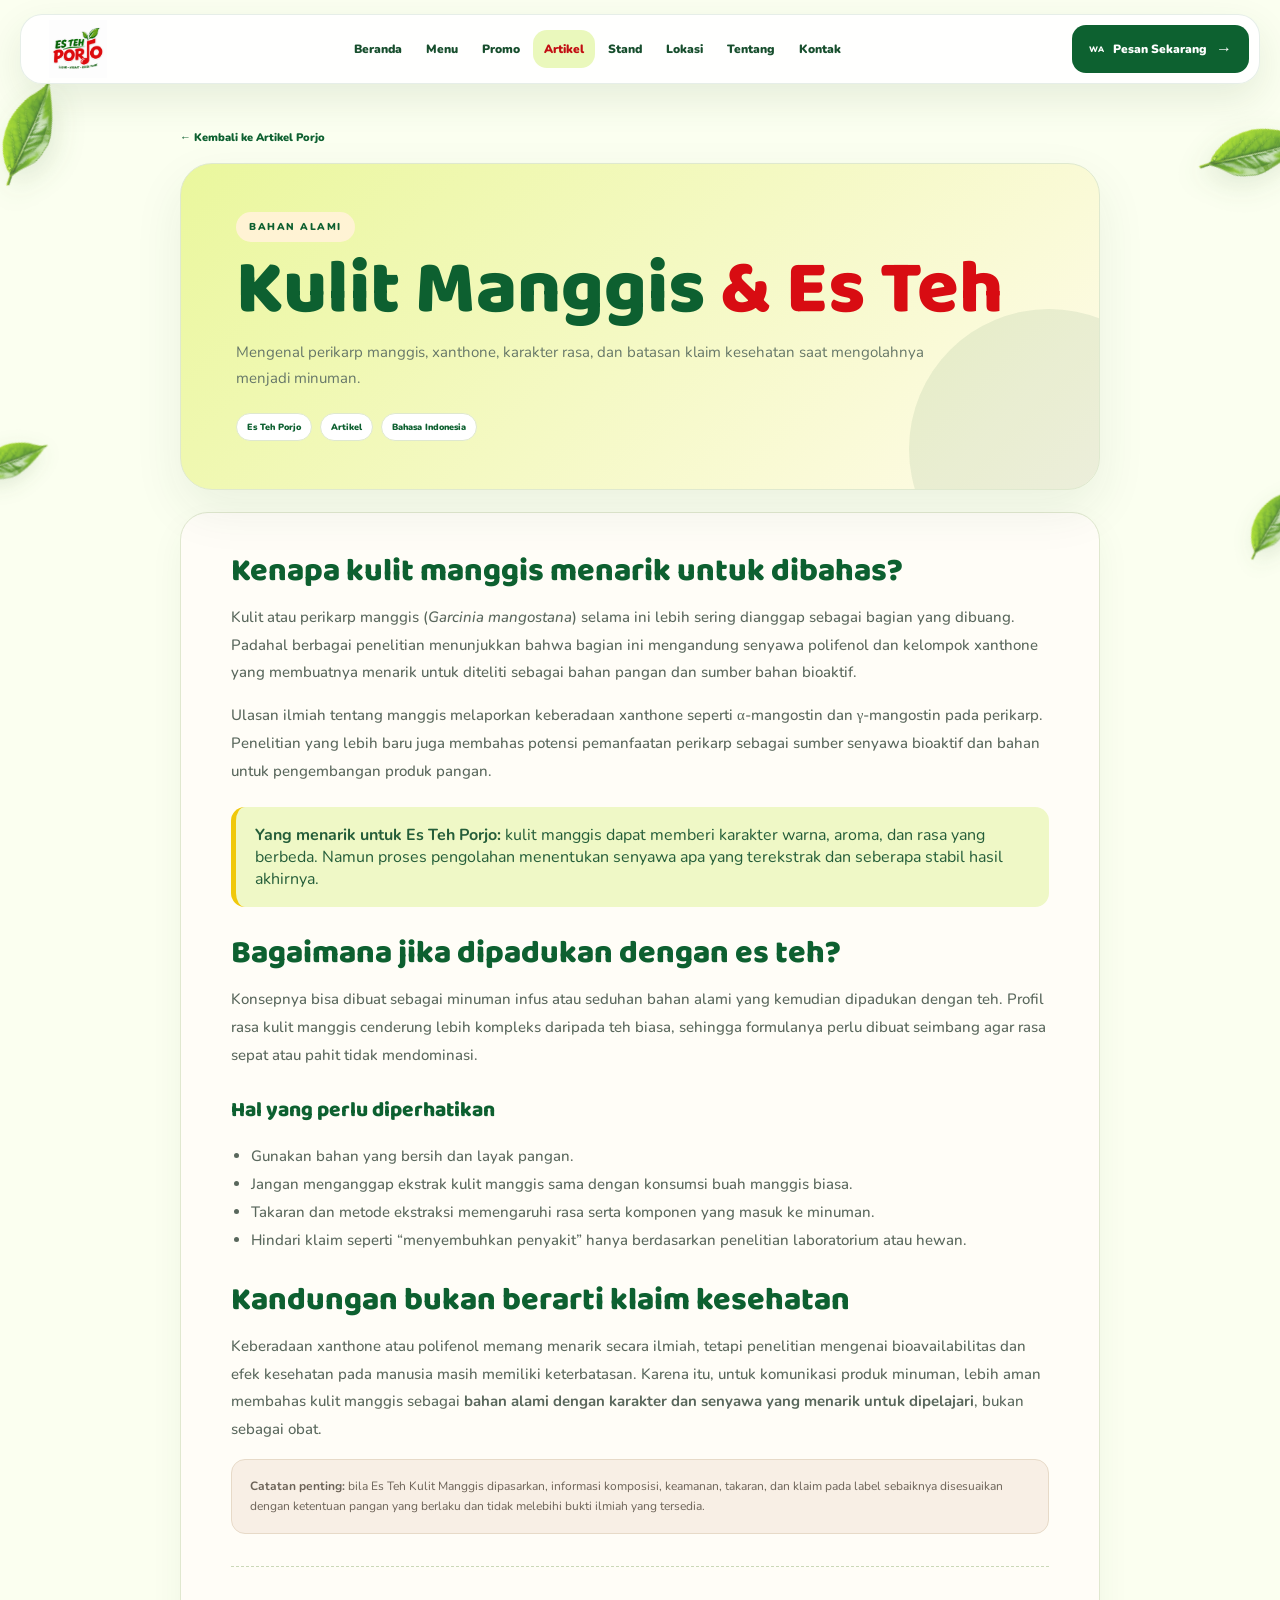
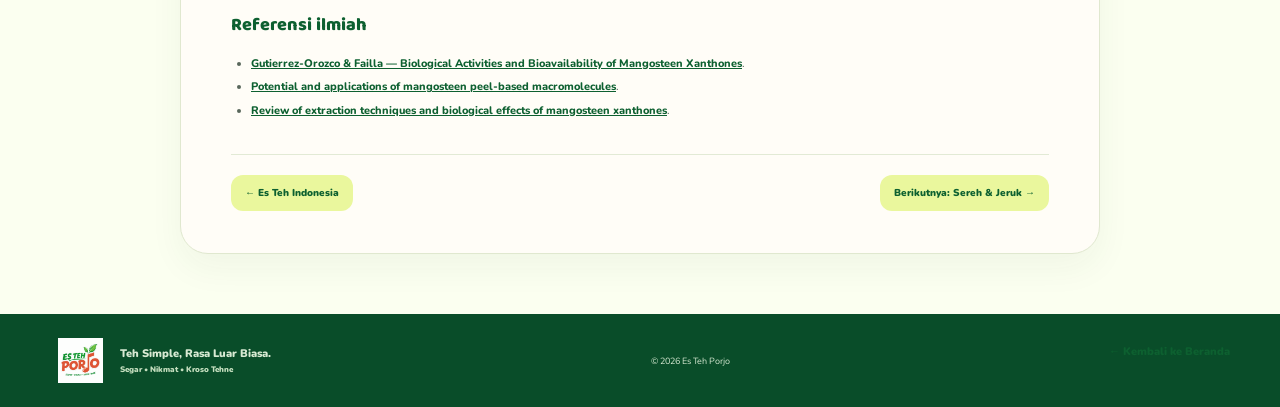
==== artikel-kulit-manggis.html @ e49018ef "Website estehporjo Website landing page esteh porjo" ====
<!doctype html>
<html lang="id">
<head>
<meta charset="UTF-8"><meta name="viewport" content="width=device-width,initial-scale=1">
<meta name="theme-color" content="#e8f79d">
<link rel="icon" href="assets/logo.png">
<link rel="preconnect" href="https://fonts.googleapis.com"><link rel="preconnect" href="https://fonts.gstatic.com" crossorigin>
<link href="https://fonts.googleapis.com/css2?family=Baloo+2:wght@500;600;700;800&family=Nunito:wght@500;600;700;800;900&family=Patrick+Hand&display=swap" rel="stylesheet">
<link rel="stylesheet" href="style.css">
<title>Kulit Manggis dan Es Teh — Es Teh Porjo</title></head><body class="article-site"><div class="wipe"></div><header class="header" id="header"><a class="brand" href="index.html#beranda"><img src="assets/logo.png" alt="Es Teh Porjo"></a><nav><a href="index.html#beranda">Beranda</a><a href="index.html#menu">Menu</a><a href="index.html#promo">Promo</a><a href="index.html#artikel" class="active">Artikel</a><a href="index.html#stand">Stand</a><a href="index.html#lokasi">Lokasi</a><a href="index.html#tentang">Tentang</a><a href="index.html#kontak">Kontak</a></nav><a class="order" href="index.html#kontak"><span class="svg-icon">WA</span> Pesan Sekarang <b>→</b></a></header><div class="tea-leaf-decor" aria-hidden="true"><img class="tea-leaf leaf-top-left" src="assets/tea-leaf.png" alt=""><img class="tea-leaf leaf-top-right" src="assets/tea-leaf.png" alt=""><img class="tea-leaf leaf-left" src="assets/tea-leaf.png" alt=""><img class="tea-leaf leaf-right" src="assets/tea-leaf.png" alt=""></div><main class="article-page"><div class="article-shell"><a class="back-article" href="index.html#artikel">← Kembali ke Artikel Porjo</a><section class="article-hero"><span class="eyebrow">BAHAN ALAMI</span><h1>Kulit Manggis <em>&amp; Es Teh</em></h1><p class="lead">Mengenal perikarp manggis, xanthone, karakter rasa, dan batasan klaim kesehatan saat mengolahnya menjadi minuman.</p><div class="article-meta"><span>Es Teh Porjo</span><span>Artikel</span><span>Bahasa Indonesia</span></div></section><article class="article-content"><h2>Kenapa kulit manggis menarik untuk dibahas?</h2><p>Kulit atau perikarp manggis (<i>Garcinia mangostana</i>) selama ini lebih sering dianggap sebagai bagian yang dibuang. Padahal berbagai penelitian menunjukkan bahwa bagian ini mengandung senyawa polifenol dan kelompok xanthone yang membuatnya menarik untuk diteliti sebagai bahan pangan dan sumber bahan bioaktif.</p><p>Ulasan ilmiah tentang manggis melaporkan keberadaan xanthone seperti α-mangostin dan γ-mangostin pada perikarp. Penelitian yang lebih baru juga membahas potensi pemanfaatan perikarp sebagai sumber senyawa bioaktif dan bahan untuk pengembangan produk pangan.</p><div class="article-callout"><b>Yang menarik untuk Es Teh Porjo:</b> kulit manggis dapat memberi karakter warna, aroma, dan rasa yang berbeda. Namun proses pengolahan menentukan senyawa apa yang terekstrak dan seberapa stabil hasil akhirnya.</div><h2>Bagaimana jika dipadukan dengan es teh?</h2><p>Konsepnya bisa dibuat sebagai minuman infus atau seduhan bahan alami yang kemudian dipadukan dengan teh. Profil rasa kulit manggis cenderung lebih kompleks daripada teh biasa, sehingga formulanya perlu dibuat seimbang agar rasa sepat atau pahit tidak mendominasi.</p><h3>Hal yang perlu diperhatikan</h3><ul><li>Gunakan bahan yang bersih dan layak pangan.</li><li>Jangan menganggap ekstrak kulit manggis sama dengan konsumsi buah manggis biasa.</li><li>Takaran dan metode ekstraksi memengaruhi rasa serta komponen yang masuk ke minuman.</li><li>Hindari klaim seperti “menyembuhkan penyakit” hanya berdasarkan penelitian laboratorium atau hewan.</li></ul><h2>Kandungan bukan berarti klaim kesehatan</h2><p>Keberadaan xanthone atau polifenol memang menarik secara ilmiah, tetapi penelitian mengenai bioavailabilitas dan efek kesehatan pada manusia masih memiliki keterbatasan. Karena itu, untuk komunikasi produk minuman, lebih aman membahas kulit manggis sebagai <b>bahan alami dengan karakter dan senyawa yang menarik untuk dipelajari</b>, bukan sebagai obat.</p><div class="article-note"><b>Catatan penting:</b> bila Es Teh Kulit Manggis dipasarkan, informasi komposisi, keamanan, takaran, dan klaim pada label sebaiknya disesuaikan dengan ketentuan pangan yang berlaku dan tidak melebihi bukti ilmiah yang tersedia.</div><div class="article-sources"><h3>Referensi ilmiah</h3><ul><li><a href="https://pubmed.ncbi.nlm.nih.gov/23945675/" target="_blank" rel="noopener">Gutierrez-Orozco &amp; Failla — Biological Activities and Bioavailability of Mangosteen Xanthones</a>.</li><li><a href="https://pubmed.ncbi.nlm.nih.gov/41061774/" target="_blank" rel="noopener">Potential and applications of mangosteen peel-based macromolecules</a>.</li><li><a href="https://pubmed.ncbi.nlm.nih.gov/36557908/" target="_blank" rel="noopener">Review of extraction techniques and biological effects of mangosteen xanthones</a>.</li></ul></div><div class="article-footer-nav"><a href="artikel-es-teh.html">← Es Teh Indonesia</a><a href="artikel-sereh-jeruk.html">Berikutnya: Sereh &amp; Jeruk →</a></div></article></div></main><footer><div class="footer-brand"><img src="assets/logo.png" alt=""><p>Teh Simple, Rasa Luar Biasa.<br><small>Segar • Nikmat • Kroso Tehne</small></p></div><small>© <span id="year"></span> Es Teh Porjo</small><a href="index.html" class="back-article">← Kembali ke Beranda</a></footer>
<script>document.getElementById('year').textContent=new Date().getFullYear();</script>
</body></html>
---- style.css ----
* {
  box-sizing: border-box;
}
html {
  scroll-behavior: smooth;
}
body {
  margin: 0;
  background: #fbfff0;
  color: #154b2a;
  font-family: Nunito, Arial, sans-serif;
  overflow-x: hidden;
}
.wipe {
  position: fixed;
  inset: 0;
  background: #eaf79d;
  z-index: 9999;
  transform: scaleX(0);
  transform-origin: right;
  pointer-events: none;
}
.wipe.play {
  animation: wipe 0.7s cubic-bezier(0.8, 0, 0.2, 1);
}
@keyframes wipe {
  0% {
    transform: scaleX(0);
    transform-origin: right;
  }
  45% {
    transform: scaleX(1);
    transform-origin: right;
  }
  55% {
    transform: scaleX(1);
    transform-origin: left;
  }
  100% {
    transform: scaleX(0);
    transform-origin: left;
  }
}
.cursor-glow {
  position: fixed;
  width: 220px;
  height: 220px;
  border-radius: 50%;
  background: radial-gradient(
    circle,
    rgba(224, 245, 105, 0.22),
    transparent 68%
  );
  pointer-events: none;
  transform: translate(-50%, -50%);
  z-index: 0;
}
.header {
  position: fixed;
  z-index: 100;
  top: 14px;
  left: 50%;
  transform: translateX(-50%);
  width: min(1240px, calc(100% - 28px));
  height: 70px;
  border-radius: 22px;
  background: rgba(255, 255, 255, 0.91);
  backdrop-filter: blur(18px);
  border: 1px solid rgba(15, 92, 44, 0.1);
  display: flex;
  align-items: center;
  padding: 6px 10px 6px 12px;
  box-shadow: 0 15px 38px rgba(35, 76, 32, 0.1);
  transition: 0.3s;
}
.header.scrolled {
  top: 7px;
  box-shadow: 0 18px 42px rgba(35, 76, 32, 0.16);
}
.brand {
  width: 90px;
  height: 58px;
  display: grid;
  place-items: center;
}
.brand img {
  width: 80px;
  height: 58px;
  object-fit: contain;
  mix-blend-mode: multiply;
}
.header nav {
  display: flex;
  align-items: center;
  justify-content: center;
  gap: 2px;
  flex: 1;
}
.header nav a {
  font-size: 12px;
  font-weight: 900;
  color: #174e2d;
  text-decoration: none;
  padding: 11px 11px;
  border-radius: 14px;
  transition: 0.2s;
}
.header nav a:hover,
.header nav a.active {
  background: #eaf8bc;
  color: #c20d12;
}
.order {
  display: flex;
  align-items: center;
  gap: 9px;
  text-decoration: none;
  background: #0d6130;
  color: #fff;
  padding: 13px 17px;
  border-radius: 14px;
  font-size: 12px;
  font-weight: 900;
}
.order b {
  font-size: 16px;
}
.svg-icon {
  font-size: 8px;
  font-weight: 900;
  letter-spacing: 0.5px;
}
.hamburger {
  display: none;
}
.section {
  width: min(1180px, calc(100% - 32px));
  margin: auto;
  padding: 110px 0;
  position: relative;
}
.section-narrow {
  width: min(1180px, calc(100% - 32px));
  margin: auto;
}
.hero {
  min-height: 770px;
  padding-top: 150px;
  display: grid;
  grid-template-columns: 0.82fr 1.18fr;
  gap: 48px;
  align-items: center;
}
.hero-bg {
  position: absolute;
  z-index: -2;
  left: -30vw;
  right: -30vw;
  top: 0;
  bottom: 0;
  background: radial-gradient(
    circle at 15% 35%,
    #f1fa6e 0,
    #e7f4a0 25%,
    #fbfff0 64%
  );
}
.eyebrow {
  display: inline-flex;
  background: #fff3d4;
  color: #0d5f2f;
  padding: 8px 13px;
  border-radius: 99px;
  font-size: 10px;
  font-weight: 900;
  letter-spacing: 1.5px;
}
.hero h1 {
  font: 800 clamp(56px, 6.5vw, 88px)/0.82 "Baloo 2";
  letter-spacing: -2px;
  color: #0b5e2e;
  margin: 20px 0 8px;
}
.hero h1 em,
.section-title em,
.about-copy em,
.location-copy em,
.contact h2 em {
  font-style: normal;
  color: #d80c12;
}
.yellow-brush {
  height: 11px;
  width: 320px;
  background: #efc80c;
  clip-path: polygon(0 38%, 100% 0, 97% 72%, 5% 100%);
  transform: rotate(-3deg);
  margin-bottom: 18px;
}
.hero-copy > p {
  max-width: 510px;
  color: #5d735f;
  line-height: 1.7;
  font-size: 15px;
}
.hero-actions {
  display: flex;
  gap: 12px;
  margin: 26px 0;
}
.btn {
  display: inline-flex;
  align-items: center;
  justify-content: center;
  gap: 13px;
  padding: 14px 20px;
  border-radius: 15px;
  text-decoration: none;
  font-weight: 900;
  transition: 0.25s;
}
.btn:hover {
  transform: translateY(-4px);
}
.btn.red {
  background: #d80c12;
  color: #fff;
  box-shadow: 0 10px 22px rgba(216, 12, 18, 0.2);
}
.btn.white {
  background: #fff;
  color: #18512f;
  border: 1px solid #abc69d;
}
.btn.green {
  background: #0d6130;
  color: #fff;
  box-shadow: 0 10px 22px rgba(13, 97, 48, 0.2);
}
.hero-points {
  display: grid;
  grid-template-columns: repeat(4, minmax(0, 1fr));
  gap: 12px;
  max-width: 660px;
}
.hero-points > div {
  display: grid;
  grid-template-columns: 38px 1fr;
  column-gap: 7px;
  align-items: center;
  min-width: 0;
}
.circle-icon {
  grid-row: span 2;
  width: 38px;
  height: 38px;
  border-radius: 50%;
  background: #0e6030;
  color: #eaf79d;
  display: grid;
  place-items: center;
  font-size: 14px;
  font-weight: 900;
  flex: none;
}
.tea-icon svg,
.sugar-icon svg {
  stroke-width: 1.7;
}
.svg-circle svg {
  width: 20px;
  height: 20px;
  fill: none;
  stroke: currentColor;
  stroke-width: 1.8;
  stroke-linecap: round;
  stroke-linejoin: round;
}
.hero-points span > b,
.hero-points span > small {
  display: block;
}
.hero-points b {
  font-size: 11px;
}
.hero-points small {
  font-size: 9px;
  color: #748477;
}
.hero-frame {
  position: relative;
  border-radius: 30px;
}
.hero-photo {
  width: 100%;
  height: 520px;
  object-fit: cover;
  display: block;
  border-radius: 30px;
  box-shadow: 0 32px 65px rgba(49, 73, 25, 0.2);
}
.hero-badge-now {
  position: absolute;
  z-index: 7;
  left: -42px;
  top: -34px;
  width: 185px;
  height: auto;
  object-fit: contain;
  filter: drop-shadow(0 15px 18px rgba(20, 66, 27, 0.18));
  transform: rotate(-2deg);
  transition: transform 0.35s ease;
}
.hero-badge-now:hover {
  transform: rotate(-2deg) translateY(-4px) scale(1.03);
}
.hero-badge-sugar {
  position: absolute;
  z-index: 7;
  right: -54px;
  top: 50%;
  width: 155px;
  height: auto;
  object-fit: contain;
  transform: translateY(-50%);
  filter: drop-shadow(0 16px 22px rgba(20, 66, 27, 0.2));
  transition: transform 0.35s ease;
}
.hero-badge-sugar:hover {
  transform: translateY(-50%) scale(1.03);
}
.tea-leaf-decor {
  position: fixed;
  inset: 0;
  z-index: 2;
  pointer-events: none;
  overflow: hidden;
}
.tea-leaf {
  position: absolute;
  width: clamp(54px, 7vw, 108px);
  height: auto;
  object-fit: contain;
  opacity: 0.78;
  filter: saturate(1.08) drop-shadow(0 10px 14px rgba(37, 84, 25, 0.16));
  will-change: transform;
}
.leaf-top-left {
  left: -18px;
  top: 86px;
  transform: rotate(-28deg);
  animation: leafTopLeft 8s ease-in-out infinite;
}
.leaf-top-right {
  right: -20px;
  top: 105px;
  transform: rotate(25deg);
  animation: leafTopRight 10s ease-in-out infinite;
}
.leaf-left {
  left: -35px;
  top: 46%;
  transform: rotate(18deg) scale(0.72);
  animation: leafSideLeft 9s ease-in-out infinite;
}
.leaf-right {
  right: -35px;
  top: 53%;
  transform: rotate(-22deg) scale(0.72);
  animation: leafSideRight 11s ease-in-out infinite;
}
.leaf-bottom-left {
  left: 2%;
  bottom: -42px;
  transform: rotate(38deg) scale(0.8);
  animation: leafBottomLeft 9.5s ease-in-out infinite;
}
.leaf-bottom-right {
  right: 1%;
  bottom: -45px;
  transform: rotate(-35deg) scale(0.82);
  animation: leafBottomRight 8.7s ease-in-out infinite;
}
@keyframes leafTopLeft {
  0%,
  100% {
    transform: translate(0, 0) rotate(-28deg);
  }
  50% {
    transform: translate(18px, 20px) rotate(-10deg);
  }
}
@keyframes leafTopRight {
  0%,
  100% {
    transform: translate(0, 0) rotate(25deg);
  }
  50% {
    transform: translate(-22px, 25px) rotate(42deg);
  }
}
@keyframes leafSideLeft {
  0%,
  100% {
    transform: translate(0, 0) rotate(18deg) scale(0.72);
  }
  50% {
    transform: translate(18px, -18px) rotate(2deg) scale(0.76);
  }
}
@keyframes leafSideRight {
  0%,
  100% {
    transform: translate(0, 0) rotate(-22deg) scale(0.72);
  }
  50% {
    transform: translate(-20px, 20px) rotate(-40deg) scale(0.76);
  }
}
@keyframes leafBottomLeft {
  0%,
  100% {
    transform: translate(0, 0) rotate(38deg) scale(0.8);
  }
  50% {
    transform: translate(28px, -18px) rotate(20deg) scale(0.84);
  }
}
@keyframes leafBottomRight {
  0%,
  100% {
    transform: translate(0, 0) rotate(-35deg) scale(0.82);
  }
  50% {
    transform: translate(-25px, -22px) rotate(-18deg) scale(0.86);
  }
}
.trust {
  margin-top: -52px;
  position: relative;
  z-index: 8;
  background: rgba(255, 255, 249, 0.94);
  border: 1px solid #dfe8ce;
  border-radius: 24px;
  display: grid;
  grid-template-columns: 1fr auto 1fr auto 1fr auto 1fr auto 1fr;
  padding: 16px 18px;
  box-shadow: 0 20px 45px rgba(45, 78, 33, 0.09);
  backdrop-filter: blur(10px);
}
.trust div {
  text-align: center;
}
.trust b,
.trust small {
  display: block;
}
.trust b {
  font-size: 10px;
}
.trust small {
  font-size: 8px;
  color: #778378;
  margin-top: 3px;
}
.trust i {
  border-left: 1px dashed #cbd8b8;
}
.section-title {
  max-width: 570px;
}
.section-title.center {
  margin: 0 auto 38px;
  text-align: center;
}
.section-title h2,
.about-copy h2,
.location-copy h2,
.contact h2 {
  font: 800 clamp(46px, 5vw, 65px)/0.88 "Baloo 2";
  color: #0c5e2e;
  margin: 15px 0;
}
.section-title p,
.about-copy p,
.location-copy p {
  color: #667768;
  line-height: 1.7;
}
.promo {
  display: grid;
  grid-template-columns: 0.62fr 1.38fr;
  gap: 38px;
  align-items: center;
}
.promo-grid {
  display: grid;
  grid-template-columns: 1fr 1fr;
  gap: 15px;
}
.voucher,
.talent {
  min-height: 320px;
  border-radius: 25px;
  overflow: hidden;
  position: relative;
}
.voucher {
  background: #f5ffb7;
  border: 1px solid #dbe99d;
  padding: 21px;
}
.limited {
  display: inline-block;
  background: #d80c12;
  color: #fff;
  border-radius: 99px;
  padding: 6px 9px;
  font-size: 8px;
  font-weight: 900;
}
.voucher > div {
  display: flex;
  flex-direction: column;
  margin-top: 18px;
  position: relative;
  z-index: 2;
}
.voucher small {
  font-weight: 900;
  color: #c20e12;
}
.voucher strong {
  font-size: 26px;
  color: #d80c12;
  line-height: 1;
}
.voucher em {
  font: 900 43px "Baloo 2";
  color: #d80c12;
  font-style: normal;
  line-height: 1;
}
.voucher label {
  font-size: 9px;
  color: #5b6d5e;
}
.voucher b {
  font-size: 9px;
  background: #fff;
  border: 1px dashed #d80c12;
  padding: 7px 8px;
  border-radius: 6px;
  width: max-content;
  margin-top: 10px;
}
.voucher-cup {
  position: absolute;
  right: -10px;
  top: 82px;
  font-size: 118px;
  filter: drop-shadow(0 10px 9px rgba(70, 50, 20, 0.18));
  animation: cup 4s ease-in-out infinite;
}
@keyframes cup {
  50% {
    transform: translateY(-9px) rotate(3deg);
  }
}
.voucher button {
  position: absolute;
  bottom: 14px;
  left: 14px;
  right: 14px;
  border: 0;
  border-radius: 11px;
  padding: 11px;
  background: #0d6130;
  color: #fff;
  font-weight: 900;
  cursor: pointer;
  z-index: 3;
}
.voucher-image {
  position: absolute;
  right: 100px;
  top: 58%;
  transform: translateY(-50%);

  width: 150px;
  height: 200px;

  object-fit: contain;
}
.talent {
  background: linear-gradient(145deg, #176b37, #0a5028);
  color: #fff;
  padding: 20px;
}
.script {
  font: 21px "Patrick Hand";
  color: #eaf79d;
}
.talent h3 {
  font: 900 32px/0.72 "Baloo 2";
  margin: 0;
}
.talent h3 i {
  font: normal 22px "Patrick Hand";
  color: #eaf79d;
}
.talent ul {
  list-style: none;
  padding: 0;
  font-size: 9px;
  line-height: 1.9;
  max-width: 230px;
}
.talent a {
  display: inline-block;
  background: #eaf79d;
  color: #0d5f2f;
  text-decoration: none;
  border-radius: 9px;
  padding: 10px 20px;
  font-size: 9px;
  font-weight: 900;
  margin-top: 40px;
}
.talent-face {
  position: absolute;
  right: -10px;
  bottom: -10px;
  font-size: 125px;
}
.talent-image {
  position: absolute;
  right: -20px;
  bottom: 2px;
  width: 250px;
  height: 250px;
  object-fit: contain;
  z-index: 1;
  pointer-events: none;
}
.talent {
  position: relative;
  overflow: hidden;
  min-height: 320px;
}

.talent-copy {
  position: relative;
  z-index: 3;

  width: 45%;
  min-height: 100%;

  padding: 30px 24px 28px;

  background: rgba(5, 91, 43, 0.88);
  border-radius: 22px 0 0 22px;

  display: flex;
  flex-direction: column;
  justify-content: center;
}
.size-switch {
  display: flex;
  width: max-content;
  margin: 0 auto 25px;
  background: #fff;
  border: 1px solid #d7e5c1;
  padding: 4px;
  border-radius: 99px;
}
.size {
  border: 0;
  background: none;
  border-radius: 99px;
  padding: 10px 20px;
  font-weight: 900;
  color: #245b3a;
  cursor: pointer;
}
.size.active {
  background: #0d6130;
  color: #fff;
}
.menu-grid {
  display: grid;
  grid-template-columns: repeat(5, 1fr);
  gap: 14px;
}
.menu-card {
  background: #fffdf5;
  border: 1px solid #e0e8cf;
  border-radius: 20px;
  padding: 10px;
  box-shadow: 0 10px 25px rgba(45, 79, 34, 0.06);
  transition: 0.3s;
}
.menu-card:hover {
  transform: translateY(-8px);
  box-shadow: 0 22px 40px rgba(45, 79, 34, 0.13);
}
.menu-art {
  height: 200px;
  border-radius: 16px;
  background: linear-gradient(145deg, #edf8b8, #fffdf0);
  display: grid;
  place-items: center;
  font-size: 105px;
  position: relative;
}
.menu-art:before {
  content: "";
  position: absolute;
  width: 140px;
  height: 140px;
  border-radius: 50%;
  background: #e1f19c;
}
.menu-art:first-letter {
  position: relative;
}
.menu-art > span {
  position: absolute;
  left: 12px;
  top: 10px;
  font-size: 24px;
  z-index: 2;
}
.menu-card h3 {
  font: 800 18px "Baloo 2";
  margin: 11px 5px 1px;
}
.menu-card p {
  font-size: 9px;
  color: #748176;
  margin: 0 5px 11px;
  min-height: 28px;
}
.menu-card > div:last-child {
  display: flex;
  justify-content: space-between;
  align-items: center;
  margin: 0 5px 5px;
}
.menu-card > div:last-child b {
  color: #d80c12;
  font-size: 17px;
}
.menu-card > div:last-child a {
  width: 31px;
  height: 31px;
  border-radius: 50%;
  display: grid;
  place-items: center;
  background: #0d6130;
  color: #fff;
  text-decoration: none;
  font-weight: 900;
}
.specs {
  margin-top: 45px;
  border-radius: 28px;
  background: #f7efe4;
  overflow: hidden;
  position: relative;
  box-shadow: 0 18px 45px rgba(45, 79, 34, 0.08);
}
.spec-copy {
  padding: 36px;
}
.spec-copy h3 {
  font: 900 42px "Baloo 2";
  margin: 10px 0;
  color: #0d6030;
}
.spec-copy p {
  color: #6b776d;
  font-size: 12px;
  line-height: 1.6;
}
.spec-table {
  display: grid;
  grid-template-columns: 1fr 1fr;
  gap: 10px;
}
.spec-table > div {
  background: #fff;
  border: 1px solid #e2d6c6;
  border-radius: 14px;
  padding: 12px;
}
.spec-table b,
.spec-table span,
.spec-table small {
  display: block;
}
.spec-table b {
  font: 900 24px "Baloo 2";
  color: #0d6030;
}
.spec-table span {
  font-size: 11px;
  font-weight: 900;
  color: #d80c12;
}
.spec-table small {
  font-size: 8px;
  color: #6d786e;
  line-height: 1.5;
  margin-top: 4px;
}
.pills {
  display: flex;
  flex-wrap: wrap;
  gap: 6px;
  margin-top: 10px;
}
.pills span {
  background: #fff;
  padding: 6px 8px;
  border-radius: 99px;
  font-size: 8px;
  font-weight: 900;
}
.specs > img {
  display: block;
  width: 100%;
  height: auto;
  max-height: 780px;
  object-fit: contain;
  object-position: center;
}
.measurement-note {
  font-size: 10px;
  color: #7a8379;
  margin: 10px 4px;
}
.measurement-note code {
  background: #edf4db;
  padding: 2px 4px;
  border-radius: 4px;
}
.stand-section {
  padding-top: 90px;
}
.stand-grid {
  display: grid;
  grid-template-columns: repeat(3, 1fr);
  gap: 17px;
}
.stand-card {
  background: #fff;
  border: 1px solid #dfe9cf;
  border-radius: 25px;
  overflow: hidden;
  box-shadow: 0 14px 32px rgba(44, 79, 34, 0.07);
  transition: 0.3s;
}
.stand-card:hover {
  transform: translateY(-8px);
  box-shadow: 0 25px 45px rgba(44, 79, 34, 0.13);
}
.stand-photo {
  height: 260px;
  position: relative;
  overflow: hidden;
  background: #eaf2d4;
}
.stand-photo img {
  width: 100%;
  height: 100%;
  object-fit: cover;
  display: block;
}
.photo-label {
  position: absolute;
  left: 12px;
  top: 12px;
  background: #0d6130;
  color: #fff;
  border-radius: 99px;
  padding: 6px 9px;
  font-size: 8px;
  font-weight: 900;
}
.placeholder-photo {
  display: grid;
  place-items: center;
  background: linear-gradient(135deg, #e8f5a0, #f9ffe9);
}
.placeholder-photo > div {
  text-align: center;
  color: #0d6130;
  padding: 20px;
}
.placeholder-icon {
  display: grid;
  place-items: center;
  margin: 0 auto 10px;
  width: 55px;
  height: 55px;
  border-radius: 50%;
  border: 2px dashed #0d6130;
  font-size: 25px;
}
.placeholder-photo b,
.placeholder-photo small {
  display: block;
}
.placeholder-photo b {
  font-family: "Baloo 2";
  font-size: 22px;
}
.placeholder-photo small {
  font-size: 9px;
  color: #6c796d;
}
.stand-info {
  padding: 20px;
}
.stand-tag {
  font-size: 8px;
  font-weight: 900;
  letter-spacing: 1.4px;
  color: #d80c12;
}
.stand-info h3 {
  font: 900 31px "Baloo 2";
  margin: 2px 0 5px;
  color: #0d6030;
}
.address {
  min-height: 52px;
  color: #6c786e;
  font-size: 10px;
  line-height: 1.55;
}
.map-link {
  display: flex;
  align-items: center;
  gap: 7px;
  color: #0d6030;
  text-decoration: none;
  font-size: 10px;
  font-weight: 900;
}
.map-link svg,
.location-note svg {
  width: 18px;
  height: 18px;
  fill: none;
  stroke: currentColor;
  stroke-width: 1.8;
}
.location {
  display: grid;
  grid-template-columns: 0.75fr 1.25fr;
  gap: 45px;
  align-items: center;
}
.location-note {
  display: flex;
  gap: 10px;
  align-items: center;
  margin: 20px 0;
}
.location-note div {
  display: flex;
  flex-direction: column;
}
.location-note b {
  font-size: 11px;
}
.location-note small {
  font-size: 9px;
  color: #748174;
  margin-top: 3px;
}
.map-card {
  height: 410px;
  border-radius: 30px;
  background: #e4efc9;
  overflow: hidden;
  position: relative;
  display: grid;
  place-items: center;
  color: #0d6030;
}
.map-lines {
  position: absolute;
  inset: -20%;
  background-image:
    linear-gradient(#c6d8b1 1px, transparent 1px),
    linear-gradient(90deg, #c6d8b1 1px, transparent 1px);
  background-size: 45px 45px;
  transform: rotate(-8deg);
}
.road {
  position: absolute;
  width: 120%;
  height: 46px;
  border: 8px solid #c6d6b1;
  background: #fff;
  border-radius: 99px;
}
.road.a {
  top: 30%;
  transform: rotate(25deg);
}
.road.b {
  top: 68%;
  transform: rotate(-20deg);
}
.pin {
  font-size: 75px;
  color: #d80c12;
  z-index: 3;
  animation: pin 1.8s ease-in-out infinite;
}
@keyframes pin {
  50% {
    transform: translateY(-10px);
  }
}
.map-card b {
  position: absolute;
  bottom: 24px;
  z-index: 4;
  font-size: 10px;
  letter-spacing: 2px;
}
.about {
  display: grid;
  grid-template-columns: 1fr 0.9fr;
  gap: 70px;
  align-items: center;
}
.about-photo {
  position: relative;
}
.about-photo > img {
  width: 100%;
  height: 470px;
  object-fit: cover;
  border-radius: 30px;
  box-shadow: 0 25px 55px rgba(40, 66, 28, 0.17);
}
.about-photo .about-badge-sugar {
  position: absolute;
  right: -52px;
  top: 48%;
  width: 145px;
  height: auto;
  object-fit: contain;
  border-radius: 0;
  box-shadow: none;
  transform: translateY(-50%);
  filter: drop-shadow(0 16px 22px rgba(20, 66, 27, 0.18));
  z-index: 5;
  transition: transform 0.35s ease;
}

.about-photo .about-badge-sugar:hover {
  transform: translateY(-50%) scale(1.03);
}

.about-photo .about-badge-sugar:hover {
  transform: translateY(-50%) scale(1.03);
}
.about-badge-sugar:hover {
  transform: translateY(-50%) scale(1.03);
}
.about-copy blockquote {
  border-left: 5px solid #f0c80b;
  padding: 8px 0 8px 15px;
  margin: 24px 0;
  font: 26px "Patrick Hand";
  color: #0d6030;
}
.contact-box {
  background: #0d6030;
  border-radius: 33px;
  padding: 50px 55px;
  color: #fff;
  display: grid;
  grid-template-columns: 1fr 0.8fr;
  gap: 55px;
  align-items: center;
  overflow: hidden;
  position: relative;
}
.contact-box:after {
  content: "🍃";
  position: absolute;
  right: -15px;
  bottom: -45px;
  font-size: 180px;
  opacity: 0.07;
}
.contact h2 {
  color: #fff;
}
.contact-links {
  display: grid;
  gap: 9px;
  position: relative;
  z-index: 3;
}
.contact-links a {
  display: grid;
  grid-template-columns: 40px 1fr 20px;
  align-items: center;
  gap: 10px;
  background: #fff;
  color: #155b30;
  text-decoration: none;
  padding: 11px 13px;
  border-radius: 13px;
  transition: 0.25s;
}
.contact-links a:hover {
  transform: translateX(7px);
}
.app-icon {
  width: 37px;
  height: 37px;
  border-radius: 11px;
  background: #eaf8bc;
  display: grid;
  place-items: center;
  color: #0d6130;
}
.app-icon svg {
  width: 21px;
  height: 21px;
  fill: none;
  stroke: currentColor;
  stroke-width: 1.7;
  stroke-linecap: round;
  stroke-linejoin: round;
}
.hero-points > div {
  display: flex;
  align-items: center;
  gap: 10px;
}
.price-rp {
  display: flex;
  align-items: center;
  justify-content: center;
  font-size: 12px;
  font-weight: 900;
  font-family: Arial, sans-serif;
  color: #fff;
  transform: translateY(12px);
}
.price-feature {
  display: flex;
  flex-direction: row;
  align-items: center;
  gap: 8px;
}

.price-feature > span:last-child {
  display: flex;
  flex-direction: column;
  justify-content: center;
  text-align: left;
}

.price-rp {
  flex-shrink: 0;
  font-size: 12px;
  transform: translateY(3px);
}
.contact-links small,
.contact-links b {
  display: block;
}
.contact-links small {
  font-size: 8px;
  color: #738077;
}
.contact-links b {
  font-size: 11px;
}
.contact-links i {
  font-style: normal;
  font-weight: 900;
}
footer {
  background: #094d29;
  color: #d8ead3;
  padding: 24px max(16px, calc((100% - 1180px) / 2));
  display: flex;
  align-items: center;
  justify-content: space-between;
  position: relative;
}
.footer-brand {
  display: flex;
  align-items: center;
  gap: 10px;
}
.footer-brand img {
  width: 60px;
  height: 45px;
  object-fit: contain;
  mix-blend-mode: screen;
}
.footer-brand p {
  margin: 0;
  font-size: 11px;
  font-weight: 900;
}
.footer-brand small {
  font-size: 8px;
  color: #c5dfbf;
}
footer > small {
  font-size: 9px;
}
#top {
  position: absolute;
  right: max(16px, calc((100% - 1180px) / 2));
  top: -24px;
  width: 48px;
  height: 48px;
  border: 0;
  border-radius: 50%;
  background: #0d6130;
  color: #eaf79d;
  font-size: 22px;
  font-weight: 900;
  box-shadow: 0 12px 22px rgba(0, 0, 0, 0.17);
  cursor: pointer;
}
.toast {
  position: fixed;
  right: 18px;
  bottom: 18px;
  background: #0d6130;
  color: #fff;
  padding: 12px 16px;
  border-radius: 12px;
  font-size: 11px;
  font-weight: 900;
  transform: translateY(120px);
  opacity: 0;
  transition: 0.3s;
  z-index: 300;
}
.toast.show {
  transform: none;
  opacity: 1;
}
.reveal-left,
.reveal-right,
.reveal-up {
  opacity: 0;
  transition:
    opacity 0.8s cubic-bezier(0.2, 0.8, 0.2, 1),
    transform 0.8s cubic-bezier(0.2, 0.8, 0.2, 1);
}
.reveal-left {
  transform: translateX(-55px);
}
.reveal-right {
  transform: translateX(55px);
}
.reveal-up {
  transform: translateY(42px);
}
.visible {
  opacity: 1;
  transform: none;
}
.d1 {
  transition-delay: 0.1s;
}
.d2 {
  transition-delay: 0.2s;
}
@media (max-width: 1060px) {
  .header nav a {
    padding: 9px 7px;
    font-size: 10px;
  }
  .menu-grid {
    grid-template-columns: repeat(3, 1fr);
  }
  .trust {
    grid-template-columns: repeat(5, 1fr);
  }
  .trust i {
    display: none;
  }
  .trust div {
    padding: 4px;
  }
  .stand-grid {
    grid-template-columns: repeat(2, 1fr);
  }
}
@media (max-width: 820px) {
  .hamburger {
    display: flex;
    flex-direction: column;
    gap: 4px;
    border: 0;
    background: none;
    margin-left: auto;
    margin-right: 8px;
  }
  .hamburger span {
    width: 23px;
    height: 2px;
    background: #0d6030;
  }
  .header nav {
    display: none;
    position: absolute;
    top: 69px;
    left: 0;
    right: 0;
    flex-direction: column;
    background: #fff;
    border: 1px solid #dfe8cf;
    border-radius: 18px;
    padding: 7px;
    box-shadow: 0 18px 35px rgba(0, 0, 0, 0.1);
  }
  .header nav.open {
    display: flex;
  }
  .header nav a {
    width: 100%;
    padding: 11px;
  }
  .order {
    font-size: 9px;
    padding: 11px;
  }
  .hero {
    grid-template-columns: 1fr;
    padding-top: 125px;
  }
  .hero-copy {
    text-align: center;
  }
  .yellow-brush {
    margin-left: auto;
    margin-right: auto;
  }
  .hero-copy > p {
    margin-left: auto;
    margin-right: auto;
  }
  .hero-actions,
  .hero-points {
    justify-content: center;
    max-width: 620px;
    margin-left: auto;
    margin-right: auto;
  }
  .hero-visual {
    margin-top: 25px;
  }
  .hero-photo {
    height: 430px;
  }
  .promo,
  .location,
  .about {
    grid-template-columns: 1fr;
  }
  .promo-grid {
    grid-template-columns: 1fr 1fr;
  }
  .specs > img {
    width: 100%;
    height: auto;
  }
  .contact-box {
    grid-template-columns: 1fr;
  }
  .stand-grid {
    grid-template-columns: 1fr 1fr;
  }
}
@media (max-width: 560px) {
  .header {
    width: calc(100% - 16px);
  }
  .brand {
    width: 68px;
  }
  .brand img {
    width: 62px;
  }
  .order {
    display: none;
  }
  .section {
    width: calc(100% - 22px);
    padding: 80px 0;
  }
  .hero h1 {
    font-size: 54px;
  }
  .hero-photo {
    height: 310px;
  }
  .hero-badge-now {
    left: -12px;
    top: -20px;
    width: 128px;
  }
  .hero-badge-sugar {
    right: -16px;
    width: 105px;
  }
  .about-badge-sugar {
    right: -8px;
    width: 100px;
  }
  .hero-points {
    gap: 9px;
    grid-template-columns: repeat(2, minmax(0, 1fr));
  }
  .hero-points > div {
    grid-template-columns: 32px 1fr;
  }
  .circle-icon {
    width: 32px;
    height: 32px;
  }
  .trust {
    grid-template-columns: 1fr 1fr;
    gap: 8px;
  }
  .trust div {
    padding: 7px;
  }
  .promo-grid,
  .menu-grid,
  .stand-grid {
    grid-template-columns: 1fr;
  }
  .menu-art {
    height: 220px;
  }
  .spec-copy {
    padding: 28px 22px;
  }
  .spec-table {
    grid-template-columns: 1fr;
  }
  .about-photo img {
    height: 350px;
  }
  .contact-box {
    padding: 35px 24px;
  }
  .footer-brand {
    max-width: 70%;
  }
  .footer > small {
    display: none;
  }
  .tea-leaf {
    opacity: 0.58;
  }
}
/* ===== ARTIKEL PORJO V8 ===== */
.article-section {
  padding-top: 85px;
}
.article-grid {
  display: grid;
  grid-template-columns: repeat(3, 1fr);
  gap: 18px;
}
.article-card {
  background: #fffdf7;
  border: 1px solid #dfe9cf;
  border-radius: 25px;
  overflow: hidden;
  box-shadow: 0 14px 35px rgba(44, 79, 34, 0.07);
  transition: 0.3s ease;
}
.article-card:hover {
  transform: translateY(-8px);
  box-shadow: 0 25px 48px rgba(44, 79, 34, 0.14);
}
.article-cover {
  display: block;
  height: 225px;
  position: relative;
  overflow: hidden;
  text-decoration: none;
  background: #eaf3cf;
}
.article-cover img {
  width: 100%;
  height: 100%;
  display: block;
  object-fit: cover;
  transition: transform 0.5s ease;
}
.article-card:hover .article-cover img {
  transform: scale(1.05);
}
.article-cover span {
  position: absolute;
  left: 14px;
  top: 14px;
  width: 35px;
  height: 35px;
  border-radius: 50%;
  display: grid;
  place-items: center;
  background: #0d6130;
  color: #eaf79d;
  font: 900 14px "Baloo 2";
  box-shadow: 0 7px 15px rgba(0, 0, 0, 0.12);
}
.tea-cover {
  background: linear-gradient(145deg, #dff29d, #fff9dc);
}
.tea-cover img {
  object-fit: contain;
  padding: 22px;
  filter: drop-shadow(0 18px 20px rgba(32, 84, 32, 0.2));
  transform: rotate(-10deg);
}
.manggis-cover {
  background: radial-gradient(
    circle at 65% 35%,
    #fff7dd 0 25%,
    #e7f39e 26% 58%,
    #cce77e 59% 100%
  );
}
.manggis-cover img {
  object-fit: contain;
  padding: 12px;
  mix-blend-mode: multiply;
  filter: saturate(0.9);
}
.citrus-cover {
  background: #d9ef9d;
}
.citrus-cover img {
  object-position: center 55%;
  filter: saturate(0.9);
}
.article-body {
  padding: 20px 20px 22px;
}
.article-body > small {
  font-size: 8px;
  letter-spacing: 1.4px;
  font-weight: 900;
  color: #d80c12;
}
.article-body h3 {
  font: 900 24px/1.02 "Baloo 2";
  color: #0d6030;
  margin: 7px 0 8px;
}
.article-body p {
  font-size: 10px;
  line-height: 1.65;
  color: #6b776d;
  margin: 0 0 17px;
  min-height: 49px;
}
.read-more {
  display: flex;
  align-items: center;
  justify-content: space-between;
  color: #0d6030;
  text-decoration: none;
  font-size: 10px;
  font-weight: 900;
}
.read-more b {
  width: 31px;
  height: 31px;
  border-radius: 50%;
  background: #0d6130;
  color: #fff;
  display: grid;
  place-items: center;
  font-size: 14px;
  transition: 0.25s;
}
.article-card:hover .read-more b {
  transform: translateX(4px);
}

/* ===== ARTICLE DETAIL ===== */
.article-page {
  padding-top: 125px;
  min-height: 100vh;
}
.article-shell {
  width: min(920px, calc(100% - 32px));
  margin: auto;
}
.article-hero {
  background: linear-gradient(135deg, #eaf79d, #fffbea);
  border: 1px solid #dfe9cf;
  border-radius: 32px;
  padding: 48px 55px;
  position: relative;
  overflow: hidden;
  box-shadow: 0 20px 50px rgba(44, 79, 34, 0.08);
}
.article-hero:after {
  content: "";
  position: absolute;
  right: -90px;
  bottom: -100px;
  width: 280px;
  height: 280px;
  border-radius: 50%;
  background: #0d6130;
  opacity: 0.08;
}
.article-hero .eyebrow {
  position: relative;
  z-index: 2;
}
.article-hero h1 {
  position: relative;
  z-index: 2;
  font: 900 clamp(45px, 7vw, 76px)/0.88 "Baloo 2";
  color: #0d6030;
  margin: 15px 0;
}
.article-hero h1 em {
  color: #d80c12;
  font-style: normal;
}
.article-hero .lead {
  position: relative;
  z-index: 2;
  max-width: 690px;
  color: #667768;
  font-size: 15px;
  line-height: 1.75;
  margin: 0;
}
.article-meta {
  position: relative;
  z-index: 2;
  display: flex;
  gap: 8px;
  flex-wrap: wrap;
  margin-top: 22px;
}
.article-meta span {
  background: #fff;
  border: 1px solid #dfe8cf;
  border-radius: 99px;
  padding: 7px 10px;
  font-size: 9px;
  font-weight: 900;
  color: #0d6030;
}
.article-content {
  background: #fffdf7;
  border: 1px solid #e0e8cf;
  border-radius: 28px;
  padding: 42px 50px;
  margin: 22px 0 60px;
  box-shadow: 0 14px 35px rgba(44, 79, 34, 0.05);
}
.article-content h2 {
  font: 900 32px/1.05 "Baloo 2";
  color: #0d6030;
  margin: 30px 0 10px;
}
.article-content h2:first-child {
  margin-top: 0;
}
.article-content h3 {
  font: 900 21px "Baloo 2";
  color: #0d6030;
  margin: 24px 0 8px;
}
.article-content p,
.article-content li {
  font: 500 15px/1.85 "Nunito";
  color: #59675c;
}
.article-content ul {
  padding-left: 20px;
}
.article-content .article-callout {
  background: #eff8c6;
  border-left: 5px solid #f0c80b;
  border-radius: 14px;
  padding: 17px 19px;
  margin: 22px 0;
  color: #245d39;
}
.article-content .article-note {
  background: #f8efe5;
  border: 1px solid #e7dac8;
  border-radius: 14px;
  padding: 16px 18px;
  font-size: 12px;
  line-height: 1.7;
  color: #6b6257;
}
.article-content a {
  color: #0d6030;
  font-weight: 800;
}
.article-sources {
  border-top: 1px dashed #cbd8b8;
  margin-top: 32px;
  padding-top: 20px;
}
.article-sources h3 {
  font-size: 18px;
}
.article-sources li {
  font-size: 11px;
  line-height: 1.6;
  margin-bottom: 6px;
}
.back-article {
  display: inline-flex;
  align-items: center;
  gap: 8px;
  color: #0d6030;
  text-decoration: none;
  font-size: 11px;
  font-weight: 900;
  margin-bottom: 18px;
}
.back-article:hover {
  transform: translateX(-3px);
}
.article-footer-nav {
  display: flex;
  justify-content: space-between;
  gap: 12px;
  margin-top: 35px;
  padding-top: 20px;
  border-top: 1px solid #e2ead5;
}
.article-footer-nav a {
  display: inline-flex;
  align-items: center;
  gap: 7px;
  background: #eaf79d;
  border-radius: 12px;
  padding: 11px 14px;
  text-decoration: none;
  color: #0d6030;
  font-size: 10px;
  font-weight: 900;
}
@media (max-width: 820px) {
  .article-grid {
    grid-template-columns: 1fr 1fr;
  }
  .article-hero {
    padding: 38px 28px;
  }
  .article-content {
    padding: 32px 28px;
  }
}
@media (max-width: 560px) {
  .article-grid {
    grid-template-columns: 1fr;
  }
  .article-cover {
    height: 240px;
  }
  .article-page {
    padding-top: 105px;
  }
  .article-hero {
    border-radius: 25px;
    padding: 32px 22px;
  }
  .article-hero h1 {
    font-size: 48px;
  }
  .article-content {
    border-radius: 22px;
    padding: 26px 20px;
  }
  .article-content p,
  .article-content li {
    font-size: 14px;
  }
  .article-footer-nav {
    flex-direction: column;
  }
}
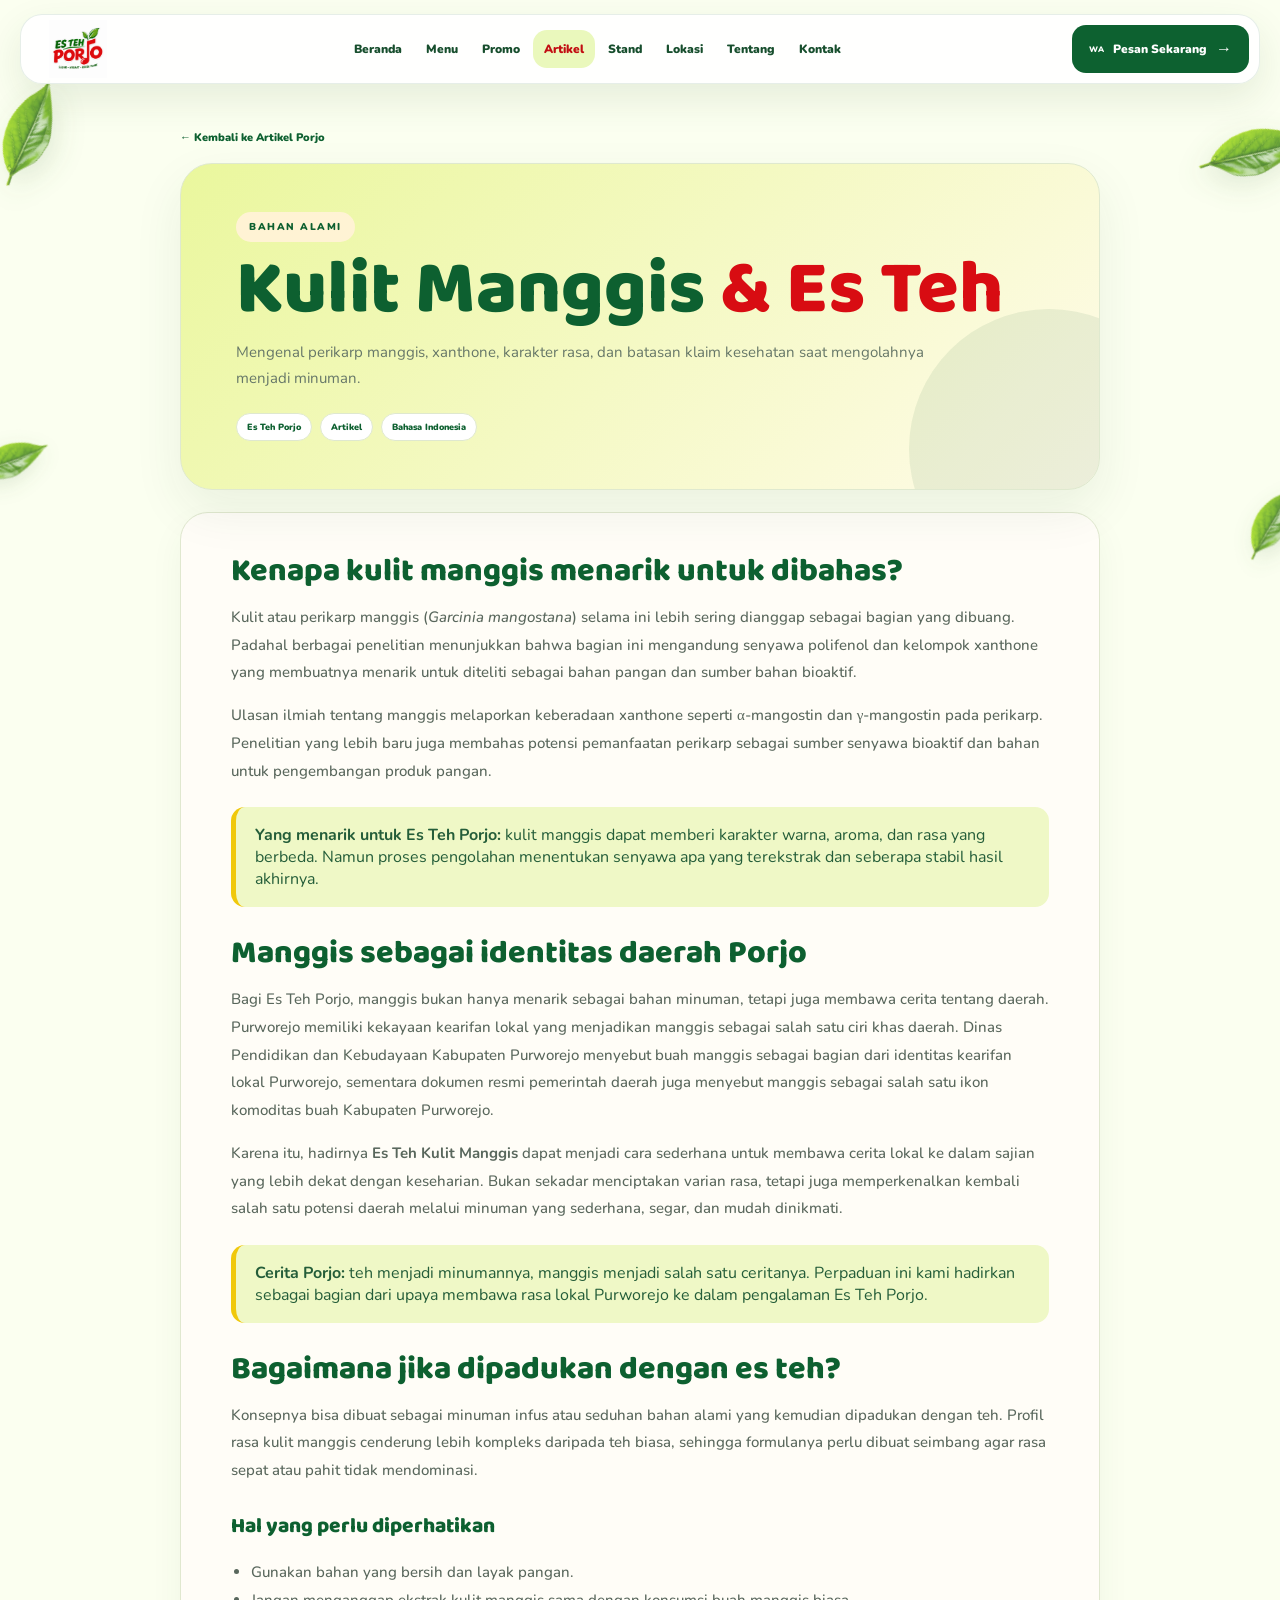
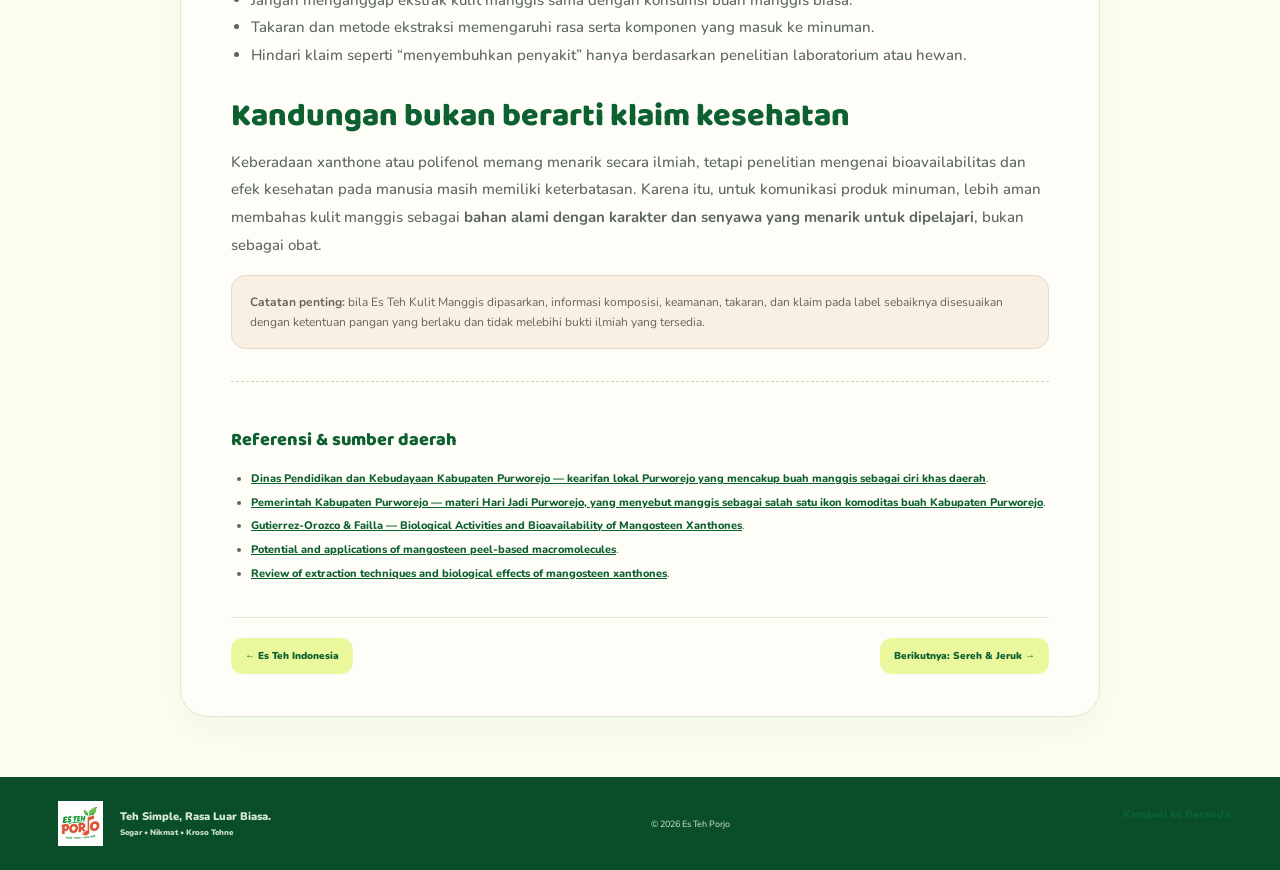
==== commit 794201e3: "Web Desain Landing Page Landing Page Bisnis untuk Branding" ====
--- a/artikel-kulit-manggis.html
+++ b/artikel-kulit-manggis.html
@@ -7,6 +7,6 @@
 <link rel="preconnect" href="https://fonts.googleapis.com"><link rel="preconnect" href="https://fonts.gstatic.com" crossorigin>
 <link href="https://fonts.googleapis.com/css2?family=Baloo+2:wght@500;600;700;800&family=Nunito:wght@500;600;700;800;900&family=Patrick+Hand&display=swap" rel="stylesheet">
 <link rel="stylesheet" href="style.css">
-<title>Kulit Manggis dan Es Teh — Es Teh Porjo</title></head><body class="article-site"><div class="wipe"></div><header class="header" id="header"><a class="brand" href="index.html#beranda"><img src="assets/logo.png" alt="Es Teh Porjo"></a><nav><a href="index.html#beranda">Beranda</a><a href="index.html#menu">Menu</a><a href="index.html#promo">Promo</a><a href="index.html#artikel" class="active">Artikel</a><a href="index.html#stand">Stand</a><a href="index.html#lokasi">Lokasi</a><a href="index.html#tentang">Tentang</a><a href="index.html#kontak">Kontak</a></nav><a class="order" href="index.html#kontak"><span class="svg-icon">WA</span> Pesan Sekarang <b>→</b></a></header><div class="tea-leaf-decor" aria-hidden="true"><img class="tea-leaf leaf-top-left" src="assets/tea-leaf.png" alt=""><img class="tea-leaf leaf-top-right" src="assets/tea-leaf.png" alt=""><img class="tea-leaf leaf-left" src="assets/tea-leaf.png" alt=""><img class="tea-leaf leaf-right" src="assets/tea-leaf.png" alt=""></div><main class="article-page"><div class="article-shell"><a class="back-article" href="index.html#artikel">← Kembali ke Artikel Porjo</a><section class="article-hero"><span class="eyebrow">BAHAN ALAMI</span><h1>Kulit Manggis <em>&amp; Es Teh</em></h1><p class="lead">Mengenal perikarp manggis, xanthone, karakter rasa, dan batasan klaim kesehatan saat mengolahnya menjadi minuman.</p><div class="article-meta"><span>Es Teh Porjo</span><span>Artikel</span><span>Bahasa Indonesia</span></div></section><article class="article-content"><h2>Kenapa kulit manggis menarik untuk dibahas?</h2><p>Kulit atau perikarp manggis (<i>Garcinia mangostana</i>) selama ini lebih sering dianggap sebagai bagian yang dibuang. Padahal berbagai penelitian menunjukkan bahwa bagian ini mengandung senyawa polifenol dan kelompok xanthone yang membuatnya menarik untuk diteliti sebagai bahan pangan dan sumber bahan bioaktif.</p><p>Ulasan ilmiah tentang manggis melaporkan keberadaan xanthone seperti α-mangostin dan γ-mangostin pada perikarp. Penelitian yang lebih baru juga membahas potensi pemanfaatan perikarp sebagai sumber senyawa bioaktif dan bahan untuk pengembangan produk pangan.</p><div class="article-callout"><b>Yang menarik untuk Es Teh Porjo:</b> kulit manggis dapat memberi karakter warna, aroma, dan rasa yang berbeda. Namun proses pengolahan menentukan senyawa apa yang terekstrak dan seberapa stabil hasil akhirnya.</div><h2>Bagaimana jika dipadukan dengan es teh?</h2><p>Konsepnya bisa dibuat sebagai minuman infus atau seduhan bahan alami yang kemudian dipadukan dengan teh. Profil rasa kulit manggis cenderung lebih kompleks daripada teh biasa, sehingga formulanya perlu dibuat seimbang agar rasa sepat atau pahit tidak mendominasi.</p><h3>Hal yang perlu diperhatikan</h3><ul><li>Gunakan bahan yang bersih dan layak pangan.</li><li>Jangan menganggap ekstrak kulit manggis sama dengan konsumsi buah manggis biasa.</li><li>Takaran dan metode ekstraksi memengaruhi rasa serta komponen yang masuk ke minuman.</li><li>Hindari klaim seperti “menyembuhkan penyakit” hanya berdasarkan penelitian laboratorium atau hewan.</li></ul><h2>Kandungan bukan berarti klaim kesehatan</h2><p>Keberadaan xanthone atau polifenol memang menarik secara ilmiah, tetapi penelitian mengenai bioavailabilitas dan efek kesehatan pada manusia masih memiliki keterbatasan. Karena itu, untuk komunikasi produk minuman, lebih aman membahas kulit manggis sebagai <b>bahan alami dengan karakter dan senyawa yang menarik untuk dipelajari</b>, bukan sebagai obat.</p><div class="article-note"><b>Catatan penting:</b> bila Es Teh Kulit Manggis dipasarkan, informasi komposisi, keamanan, takaran, dan klaim pada label sebaiknya disesuaikan dengan ketentuan pangan yang berlaku dan tidak melebihi bukti ilmiah yang tersedia.</div><div class="article-sources"><h3>Referensi ilmiah</h3><ul><li><a href="https://pubmed.ncbi.nlm.nih.gov/23945675/" target="_blank" rel="noopener">Gutierrez-Orozco &amp; Failla — Biological Activities and Bioavailability of Mangosteen Xanthones</a>.</li><li><a href="https://pubmed.ncbi.nlm.nih.gov/41061774/" target="_blank" rel="noopener">Potential and applications of mangosteen peel-based macromolecules</a>.</li><li><a href="https://pubmed.ncbi.nlm.nih.gov/36557908/" target="_blank" rel="noopener">Review of extraction techniques and biological effects of mangosteen xanthones</a>.</li></ul></div><div class="article-footer-nav"><a href="artikel-es-teh.html">← Es Teh Indonesia</a><a href="artikel-sereh-jeruk.html">Berikutnya: Sereh &amp; Jeruk →</a></div></article></div></main><footer><div class="footer-brand"><img src="assets/logo.png" alt=""><p>Teh Simple, Rasa Luar Biasa.<br><small>Segar • Nikmat • Kroso Tehne</small></p></div><small>© <span id="year"></span> Es Teh Porjo</small><a href="index.html" class="back-article">← Kembali ke Beranda</a></footer>
+<title>Kulit Manggis dan Es Teh — Es Teh Porjo</title></head><body class="article-site"><div class="wipe"></div><header class="header" id="header"><a class="brand" href="index.html#beranda"><img src="assets/logo.png" alt="Es Teh Porjo"></a><nav><a href="index.html#beranda">Beranda</a><a href="index.html#menu">Menu</a><a href="index.html#promo">Promo</a><a href="index.html#artikel" class="active">Artikel</a><a href="index.html#stand">Stand</a><a href="index.html#lokasi">Lokasi</a><a href="index.html#tentang">Tentang</a><a href="index.html#kontak">Kontak</a></nav><a class="order" href="index.html#kontak"><span class="svg-icon">WA</span> Pesan Sekarang <b>→</b></a></header><div class="tea-leaf-decor" aria-hidden="true"><img class="tea-leaf leaf-top-left" src="assets/tea-leaf.png" alt=""><img class="tea-leaf leaf-top-right" src="assets/tea-leaf.png" alt=""><img class="tea-leaf leaf-left" src="assets/tea-leaf.png" alt=""><img class="tea-leaf leaf-right" src="assets/tea-leaf.png" alt=""></div><main class="article-page"><div class="article-shell"><a class="back-article" href="index.html#artikel">← Kembali ke Artikel Porjo</a><section class="article-hero"><span class="eyebrow">BAHAN ALAMI</span><h1>Kulit Manggis <em>&amp; Es Teh</em></h1><p class="lead">Mengenal perikarp manggis, xanthone, karakter rasa, dan batasan klaim kesehatan saat mengolahnya menjadi minuman.</p><div class="article-meta"><span>Es Teh Porjo</span><span>Artikel</span><span>Bahasa Indonesia</span></div></section><article class="article-content"><h2>Kenapa kulit manggis menarik untuk dibahas?</h2><p>Kulit atau perikarp manggis (<i>Garcinia mangostana</i>) selama ini lebih sering dianggap sebagai bagian yang dibuang. Padahal berbagai penelitian menunjukkan bahwa bagian ini mengandung senyawa polifenol dan kelompok xanthone yang membuatnya menarik untuk diteliti sebagai bahan pangan dan sumber bahan bioaktif.</p><p>Ulasan ilmiah tentang manggis melaporkan keberadaan xanthone seperti α-mangostin dan γ-mangostin pada perikarp. Penelitian yang lebih baru juga membahas potensi pemanfaatan perikarp sebagai sumber senyawa bioaktif dan bahan untuk pengembangan produk pangan.</p><div class="article-callout"><b>Yang menarik untuk Es Teh Porjo:</b> kulit manggis dapat memberi karakter warna, aroma, dan rasa yang berbeda. Namun proses pengolahan menentukan senyawa apa yang terekstrak dan seberapa stabil hasil akhirnya.</div><h2>Manggis sebagai identitas daerah Porjo</h2><p>Bagi Es Teh Porjo, manggis bukan hanya menarik sebagai bahan minuman, tetapi juga membawa cerita tentang daerah. Purworejo memiliki kekayaan kearifan lokal yang menjadikan manggis sebagai salah satu ciri khas daerah. Dinas Pendidikan dan Kebudayaan Kabupaten Purworejo menyebut buah manggis sebagai bagian dari identitas kearifan lokal Purworejo, sementara dokumen resmi pemerintah daerah juga menyebut manggis sebagai salah satu ikon komoditas buah Kabupaten Purworejo.</p><p>Karena itu, hadirnya <b>Es Teh Kulit Manggis</b> dapat menjadi cara sederhana untuk membawa cerita lokal ke dalam sajian yang lebih dekat dengan keseharian. Bukan sekadar menciptakan varian rasa, tetapi juga memperkenalkan kembali salah satu potensi daerah melalui minuman yang sederhana, segar, dan mudah dinikmati.</p><div class="article-callout"><b>Cerita Porjo:</b> teh menjadi minumannya, manggis menjadi salah satu ceritanya. Perpaduan ini kami hadirkan sebagai bagian dari upaya membawa rasa lokal Purworejo ke dalam pengalaman Es Teh Porjo.</div><h2>Bagaimana jika dipadukan dengan es teh?</h2><p>Konsepnya bisa dibuat sebagai minuman infus atau seduhan bahan alami yang kemudian dipadukan dengan teh. Profil rasa kulit manggis cenderung lebih kompleks daripada teh biasa, sehingga formulanya perlu dibuat seimbang agar rasa sepat atau pahit tidak mendominasi.</p><h3>Hal yang perlu diperhatikan</h3><ul><li>Gunakan bahan yang bersih dan layak pangan.</li><li>Jangan menganggap ekstrak kulit manggis sama dengan konsumsi buah manggis biasa.</li><li>Takaran dan metode ekstraksi memengaruhi rasa serta komponen yang masuk ke minuman.</li><li>Hindari klaim seperti “menyembuhkan penyakit” hanya berdasarkan penelitian laboratorium atau hewan.</li></ul><h2>Kandungan bukan berarti klaim kesehatan</h2><p>Keberadaan xanthone atau polifenol memang menarik secara ilmiah, tetapi penelitian mengenai bioavailabilitas dan efek kesehatan pada manusia masih memiliki keterbatasan. Karena itu, untuk komunikasi produk minuman, lebih aman membahas kulit manggis sebagai <b>bahan alami dengan karakter dan senyawa yang menarik untuk dipelajari</b>, bukan sebagai obat.</p><div class="article-note"><b>Catatan penting:</b> bila Es Teh Kulit Manggis dipasarkan, informasi komposisi, keamanan, takaran, dan klaim pada label sebaiknya disesuaikan dengan ketentuan pangan yang berlaku dan tidak melebihi bukti ilmiah yang tersedia.</div><div class="article-sources"><h3>Referensi &amp; sumber daerah</h3><ul><li><a href="https://dindikbud.purworejokab.go.id/bersinergi-memberikan-warna-terbaik-untuk-purworejo" target="_blank" rel="noopener">Dinas Pendidikan dan Kebudayaan Kabupaten Purworejo — kearifan lokal Purworejo yang mencakup buah manggis sebagai ciri khas daerah</a>.</li><li><a href="https://setwan.purworejokab.go.id/download/file/hari_jadi_20250130_181518_0000.pdf" target="_blank" rel="noopener">Pemerintah Kabupaten Purworejo — materi Hari Jadi Purworejo, yang menyebut manggis sebagai salah satu ikon komoditas buah Kabupaten Purworejo</a>.</li><li><a href="https://pubmed.ncbi.nlm.nih.gov/23945675/" target="_blank" rel="noopener">Gutierrez-Orozco &amp; Failla — Biological Activities and Bioavailability of Mangosteen Xanthones</a>.</li><li><a href="https://pubmed.ncbi.nlm.nih.gov/41061774/" target="_blank" rel="noopener">Potential and applications of mangosteen peel-based macromolecules</a>.</li><li><a href="https://pubmed.ncbi.nlm.nih.gov/36557908/" target="_blank" rel="noopener">Review of extraction techniques and biological effects of mangosteen xanthones</a>.</li></ul></div><div class="article-footer-nav"><a href="artikel-es-teh.html">← Es Teh Indonesia</a><a href="artikel-sereh-jeruk.html">Berikutnya: Sereh &amp; Jeruk →</a></div></article></div></main><footer><div class="footer-brand"><img src="assets/logo.png" alt=""><p>Teh Simple, Rasa Luar Biasa.<br><small>Segar • Nikmat • Kroso Tehne</small></p></div><small>© <span id="year"></span> Es Teh Porjo</small><a href="index.html" class="back-article">← Kembali ke Beranda</a></footer>
 <script>document.getElementById('year').textContent=new Date().getFullYear();</script>
 </body></html>
--- a/style.css
+++ b/style.css
@@ -443,7 +443,7 @@
   border: 1px solid #dfe8ce;
   border-radius: 24px;
   display: grid;
-  grid-template-columns: 1fr auto 1fr auto 1fr auto 1fr auto 1fr;
+  grid-template-columns: 1fr auto 1fr auto 1fr auto 1fr auto 1fr auto 1fr;
   padding: 16px 18px;
   box-shadow: 0 20px 45px rgba(45, 78, 33, 0.09);
   backdrop-filter: blur(10px);
@@ -622,8 +622,8 @@
   color: #0d5f2f;
   text-decoration: none;
   border-radius: 9px;
-  padding: 10px 20px;
-  font-size: 9px;
+  padding: 15px 30px;
+  font-size: 12px;
   font-weight: 900;
   margin-top: 40px;
 }
@@ -761,6 +761,260 @@
   color: #fff;
   text-decoration: none;
   font-weight: 900;
+}
+/* ========================================
+   MENU V8 - VISUAL PRODUCT CARDS
+======================================== */
+.menu-section {
+  position: relative;
+  overflow: hidden;
+  background: radial-gradient(
+    circle at 20% 20%,
+    rgba(220, 246, 160, 0.34),
+    transparent 42%
+  );
+}
+.menu-v8-heading {
+  max-width: 900px;
+  margin: 0 auto 24px;
+  text-align: center;
+}
+.menu-v8-heading h2 {
+  margin: 15px 0 8px;
+  font: 900 clamp(42px, 5vw, 68px)/0.98 "Baloo 2";
+  color: #0b6532;
+  letter-spacing: -1.8px;
+}
+.menu-v8-heading h2 em {
+  color: #d80c12;
+  font-style: normal;
+}
+.menu-v8-heading p {
+  margin: 0 auto;
+  max-width: 650px;
+  color: #65756a;
+  font-size: 14px;
+  line-height: 1.7;
+}
+.menu-grid-v8 {
+  gap: 12px;
+  align-items: stretch;
+}
+.menu-card-v8 {
+  padding: 10px 10px 12px;
+  border-radius: 22px;
+  background: rgba(255, 255, 250, 0.94);
+}
+.menu-art-v8 {
+  height: 220px;
+  border-radius: 15px;
+  background: linear-gradient(145deg, #edf8b8, #fffdf0);
+  display: flex;
+  align-items: center;
+  justify-content: center;
+  overflow: hidden;
+}
+.menu-art-v8:before {
+  display: none;
+}
+.menu-art-v8 .menu-product-img {
+  display: block;
+  width: 100%;
+  height: 100%;
+  object-fit: contain;
+  position: relative;
+  z-index: 2;
+  transition: transform 0.35s ease;
+}
+.menu-card-v8:hover .menu-product-img {
+  transform: scale(1.035);
+}
+.menu-content-v8 {
+  display: flex;
+  flex-direction: column;
+
+  padding: 14px 18px 16px 14px;
+
+  min-height: 145px;
+  box-sizing: border-box;
+}
+.menu-content-v8 h3 {
+  margin: 0 0 7px;
+
+  color: #0b5f30;
+
+  font-size: 16px;
+  line-height: 1.25;
+  font-weight: 900;
+
+  min-height: 40px;
+
+  display: flex;
+  align-items: flex-start;
+}
+.menu-content-v8 p {
+  margin: 0;
+
+  min-height: 30px;
+
+  color: #718077;
+
+  font-size: 9px;
+  line-height: 1.45;
+}
+.menu-bottom-v8 {
+  display: flex;
+  justify-content: space-between;
+  align-items: center;
+}
+.menu-bottom-v8 b {
+  color: #d80c12;
+
+  font-size: 16px;
+  font-weight: 900;
+
+  white-space: nowrap;
+}
+.menu-bottom-v8 a {
+  transform: translateX(8px);
+  width: 32px;
+  height: 32px;
+
+  flex: 0 0 32px;
+
+  margin-left: auto;
+
+  display: flex;
+  align-items: center;
+  justify-content: center;
+
+  border-radius: 50%;
+
+  background: #0d6130;
+  color: #fff;
+
+  text-decoration: none;
+
+  font-size: 14px;
+  font-weight: 900;
+
+  box-sizing: border-box;
+}
+.menu-bottom-v8 a:hover {
+  transform: translateX(3px);
+  background: #087438;
+}
+.menu-benefits-v8 {
+  max-width: 1180px;
+  margin: 22px auto 0;
+  padding: 16px 20px;
+  display: grid;
+  grid-template-columns: 1fr auto 1fr auto 1fr auto 1fr auto 1.15fr;
+  align-items: center;
+  gap: 14px;
+  border: 1px solid #dfe9cf;
+  border-radius: 22px;
+  background: rgba(255, 255, 250, 0.95);
+  box-shadow: 0 16px 35px rgba(45, 79, 34, 0.07);
+}
+.menu-benefits-v8 > div {
+  display: flex;
+  align-items: center;
+  justify-content: center;
+  gap: 9px;
+}
+.menu-benefits-v8 > div > span {
+  width: 38px;
+  height: 38px;
+  border: 1.7px solid #0d6130;
+  border-radius: 50%;
+  display: grid;
+  place-items: center;
+  color: #0d6130;
+  font-weight: 900;
+  font-size: 13px;
+  flex: 0 0 auto;
+}
+.menu-benefits-v8 p {
+  margin: 0;
+  color: #0d6130;
+  font-size: 10px;
+  line-height: 1.2;
+}
+.menu-benefits-v8 p b,
+.menu-benefits-v8 p small {
+  display: block;
+}
+.menu-benefits-v8 p small {
+  font-size: 9px;
+  font-weight: 500;
+  margin-top: 3px;
+}
+.menu-benefits-v8 > i {
+  height: 35px;
+  border-left: 1px dashed #c9d7b8;
+}
+.menu-slogan-v8 {
+  justify-self: end;
+  padding: 9px 14px;
+  color: #fff;
+  background: #126a36;
+  border-radius: 12px;
+  transform: rotate(-2deg);
+  font: 900 17px/0.9 "Patrick Hand";
+  text-align: center;
+}
+
+@media (max-width: 1060px) {
+  .menu-grid-v8 {
+    grid-template-columns: repeat(3, 1fr);
+  }
+  .menu-benefits-v8 {
+    grid-template-columns: 1fr 1fr;
+    gap: 12px;
+  }
+  .menu-benefits-v8 > i {
+    display: none;
+  }
+  .menu-slogan-v8 {
+    justify-self: center;
+  }
+}
+@media (max-width: 820px) {
+  .menu-grid-v8 {
+    grid-template-columns: repeat(2, 1fr);
+  }
+}
+@media (max-width: 560px) {
+  .menu-v8-heading h2 {
+    font-size: 42px;
+    letter-spacing: -1px;
+  }
+  .menu-v8-heading p {
+    font-size: 12px;
+  }
+  .menu-grid-v8 {
+    grid-template-columns: 1fr;
+  }
+  .menu-art-v8 {
+    height: 250px;
+  }
+  .menu-benefits-v8 {
+    grid-template-columns: 1fr;
+    padding: 15px;
+  }
+  .menu-benefits-v8 > div {
+    justify-content: flex-start;
+  }
+  .menu-slogan-v8 {
+    justify-self: start;
+  }
+}
+.menu-card-v8.is-jumbo .menu-product-img {
+  transform: scale(1.035);
+}
+.menu-card-v8.is-jumbo:hover .menu-product-img {
+  transform: scale(1.07);
 }
 .specs {
   margin-top: 45px;
@@ -1095,7 +1349,6 @@
   position: relative;
 }
 .contact-box:after {
-  content: "🍃";
   position: absolute;
   right: -15px;
   bottom: -45px;
@@ -1534,10 +1787,8 @@
   background: linear-gradient(145deg, #dff29d, #fff9dc);
 }
 .tea-cover img {
-  object-fit: contain;
-  padding: 22px;
-  filter: drop-shadow(0 18px 20px rgba(32, 84, 32, 0.2));
-  transform: rotate(-10deg);
+  object-position: center 55%;
+  filter: saturate(0.9);
 }
 .manggis-cover {
   background: radial-gradient(
@@ -1548,9 +1799,7 @@
   );
 }
 .manggis-cover img {
-  object-fit: contain;
-  padding: 12px;
-  mix-blend-mode: multiply;
+  object-position: center 55%;
   filter: saturate(0.9);
 }
 .citrus-cover {
